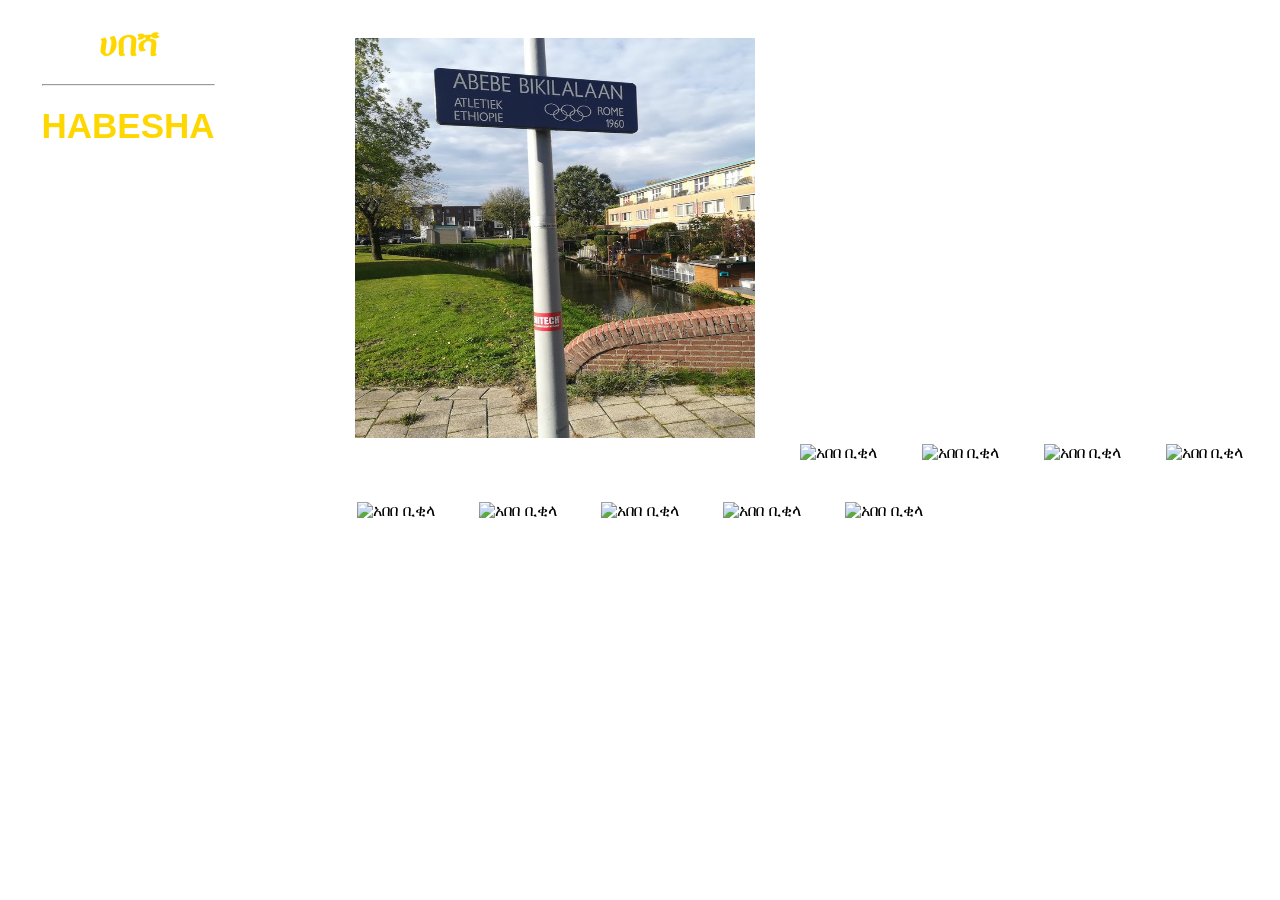
==== index.html @ 7f945a27 "Update and rename abebebikilaphoto.html to index.html" ====
<!DOCTYPE html>
<html lang="en">
<head>
    <meta charset="UTF-8">
    <meta http-equiv="X-UA-Compatible" content="IE=edge">
    <meta name="viewport" content="width=device-width, initial-scale=1.0">
    <title>Abebe_Bikila_PHOTO</title>
    <link rel="stylesheet" href="habesh.css">
<style>
body{
background-color:white;
}
</style>
</head>
<body>
<div class="ani">
<label class="logo">ሀበሻ<hr>HABESHA</label>


<br>


<div class="imags">
<img src="abebe.jfif" height="400px" width="400px" alt="አበበ ቢቂላ">
<img src="file:///C:/Users/PC/Pictures/አበበ%20ቢቂላ/Olympic_runner_Abebe_Bikila_(1968).jpg" height="400px" width="400px"alt="አበበ ቢቂላ">
<img src="file:///C:/Users/PC/Pictures/አበበ%20ቢቂላ/Abebe_Bikila,_1972_card.jpg" height="400px" width="400px" alt="አበበ ቢቂላ">
<img src="file:///C:/Users/PC/Pictures/አበበ%20ቢቂላ/Abebe_Bikila_1960_Olympics.jpg" height="400px" width="400px"alt="አበበ ቢቂላ">
<img src="file:///C:/Users/PC/Pictures/አበበ%20ቢቂላ/Abebe_Bikila_maratona_olimpica_Roma_1960.jpg" height="400px" width="400px"alt="አበበ ቢቂላ">
<img src="file:///C:/Users/PC/Pictures/አበበ%20ቢቂላ/Abebe_Bikila_sprints_away_from_Rhadi_Ben_Abdesselam.jpg" height="400px" width="400px"alt="አበበ ቢቂላ">
<img src="file:///C:/Users/PC/Pictures/አበበ%20ቢቂላ/Abebe_Bikila_-_Star_of_Ethiopia.jpg" height="400px" width="400px"alt="አበበ ቢቂላ">
<img src="file:///C:/Users/PC/Pictures/አበበ%20ቢቂላ/Abebe_Bikila_Bridge_in_Ladispoli.jpg" height="400px" width="400px"alt="አበበ ቢቂላ">
<img src="file:///C:/Users/PC/Pictures/አበበ%20ቢቂላ/1024px-Abebe_Bikira_running_on_the_Koshu_Kaido.jpg" height="400px" width="400px"alt="አበበ ቢቂላ">
<img src="file:///C:/Users/PC/Pictures/አበበ%20ቢቂላ/Abebe_Bikila_triumphant_1960.jpg" height="400px" width="400px"alt="አበበ ቢቂላ">
</div>
</body>
</html>
---- habesh.css ----
*{
    padding: 0;
    margin: 0;
    box-sizing: border-box;    }
body{
     background-size: cover;
     background-position: center;
     font-family: sans-serif;
     background-color: rgb(167, 222, 230);

}
.ani{
text-align: center;}
.ani ul{
display: inline-flex;
list-style: none;
color: black;
float: center;
}
.ani ul li{
    width: 120px;
    margin: 15px;
    padding: 15px;
    color: black;
}
.ani ul li a{
    text-decoration: none;
    color:white;
}
.active, .ani ul li:hover{
    background-color: rgb(80, 87, 87);
    border-radius: 3px;

}
.ani .fa{
    margin-right: 5px;
}
.ananiya{
    display: none;
}
.ani ul li:hover .ananiya{
    display: block;
    position: absolute;
    background-color: rgb(80, 87, 87);
    margin-top: 15px;
    margin-left: -15px;
}
.ani ul li:hover .ananiya ul{
    display: block;
    margin: 10px;
}
.ani ul li:hover .ananiya ul li{
    padding: 10px;
    width: 150px;
    border-bottom: 1px dotted white;
    background-color: transparent;
    border-radius: 0px;
    text-align: left;
}
.ani ul li:hover .ananiya ul li:last-child{
    border-bottom: none;
}
.ani ul li:hover .ananiya ul li a:hover{
    color: black;

}
label.logo{
    font-size: 35px;
    font-weight: bold;
    padding: 0 100px;
    line-height: 80px;
    float: left;
    color: gold;
    margin: 1mm;
    padding-inline-start: 10mm;
    font-style:initial;
    }
    
.color{
    color: rgb(10, 240, 10);
}



    .wo
    {
        display: flex;
        justify-content:space-between;
        padding: 10px;
        width: 100% ;
        margin: 5rem auto 0 auto;
        color:black;
        background-color:whitesmoke;
    }
    .wo video{
        height: 400px;
        width: 900px;
        
    }
    .ananiy{
        display: none;
    }


    .linc{
        text-decoration: none;
        text-align: end;
        color: rgb(38, 16, 236);
        }
    .linc:hover{
        color: rgb(208, 255, 0);
    
    }





    .imags img{
        height: 400px;
        width: 400px;
        border-radius: 0px;
        margin: 20px;
    }





    .searchbar1:hover
    {
color: brown;
    }
    .searchbar a:hover{
        color: red;
    }   
    .searchbar a{
        font-size: 20px;
        margin: 70px;
        text-decoration: none;
    }

    .searchbar1 button {
        font-size: 20px;
        margin-left: 20px;
        

        
    }


.searchbar1 button:hover{
    color: brown;
   
}



    






.music{
    box-decoration-break: slice;
    
}
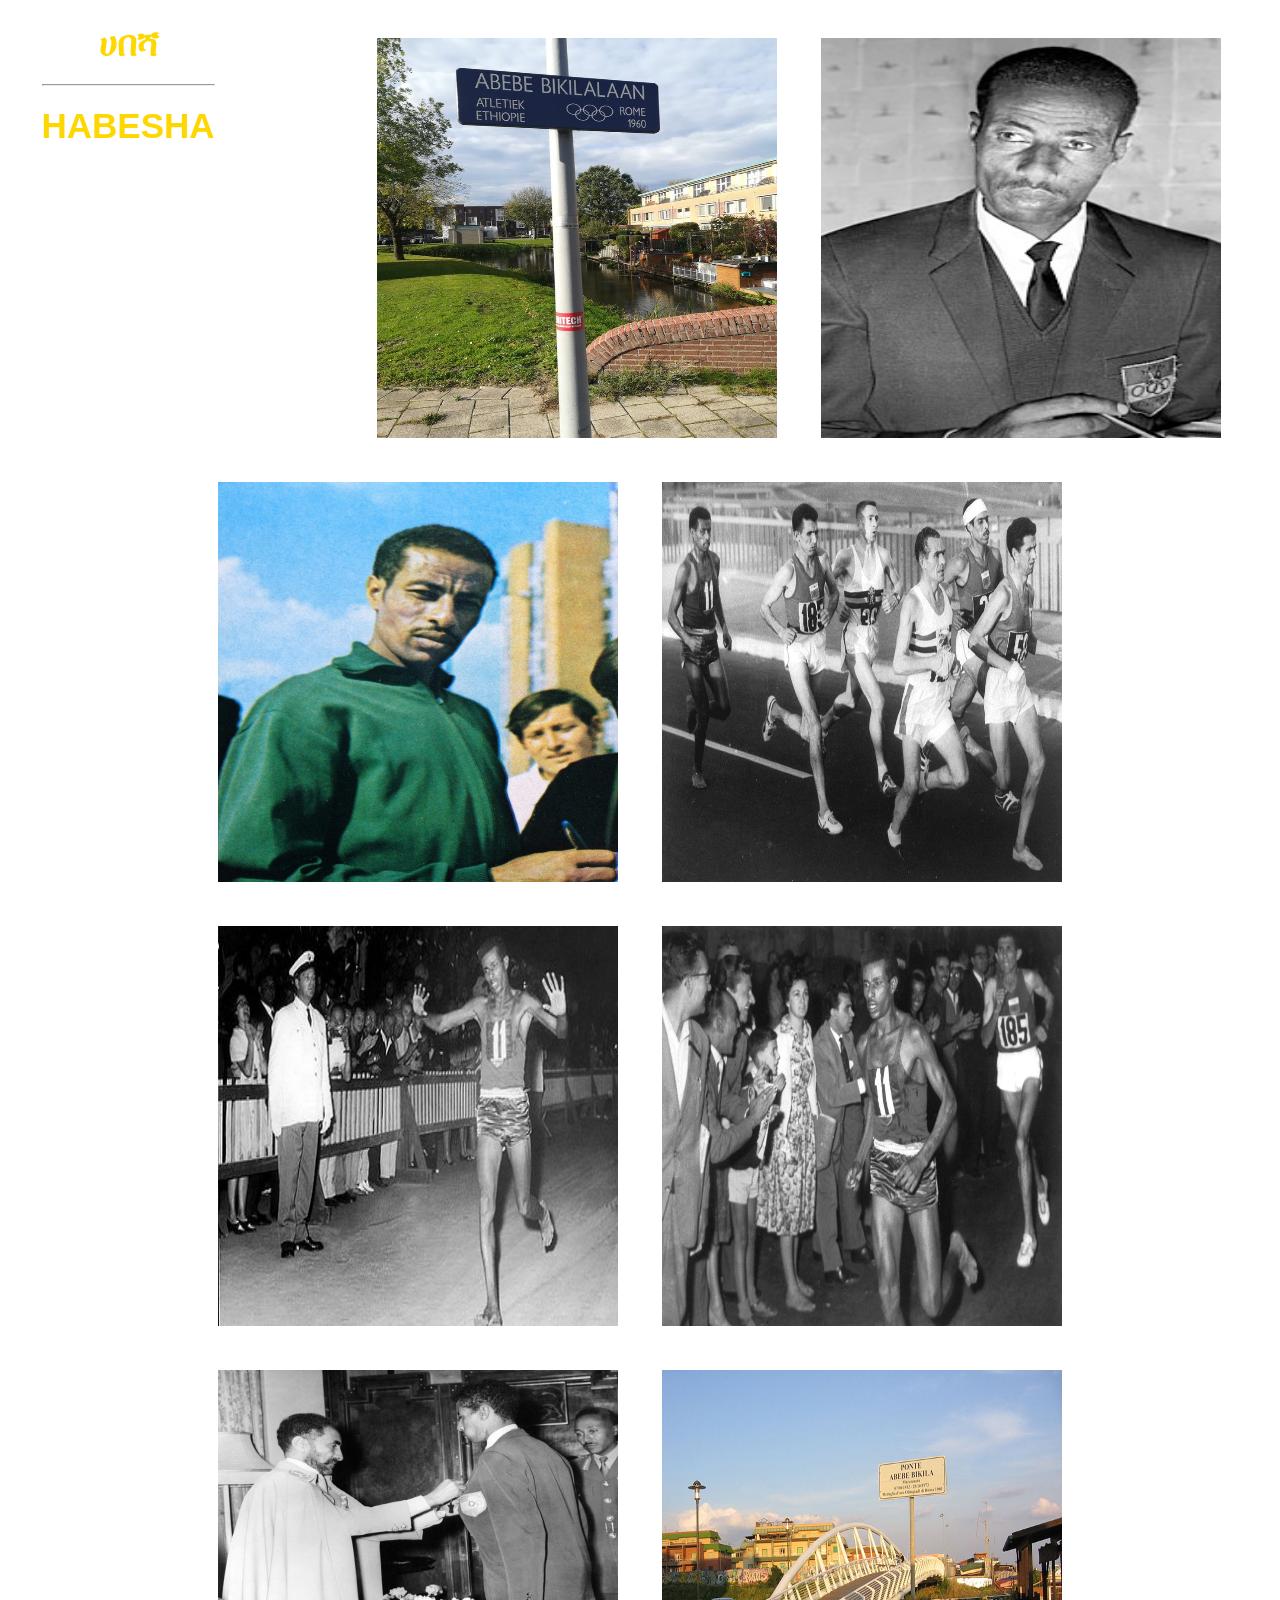
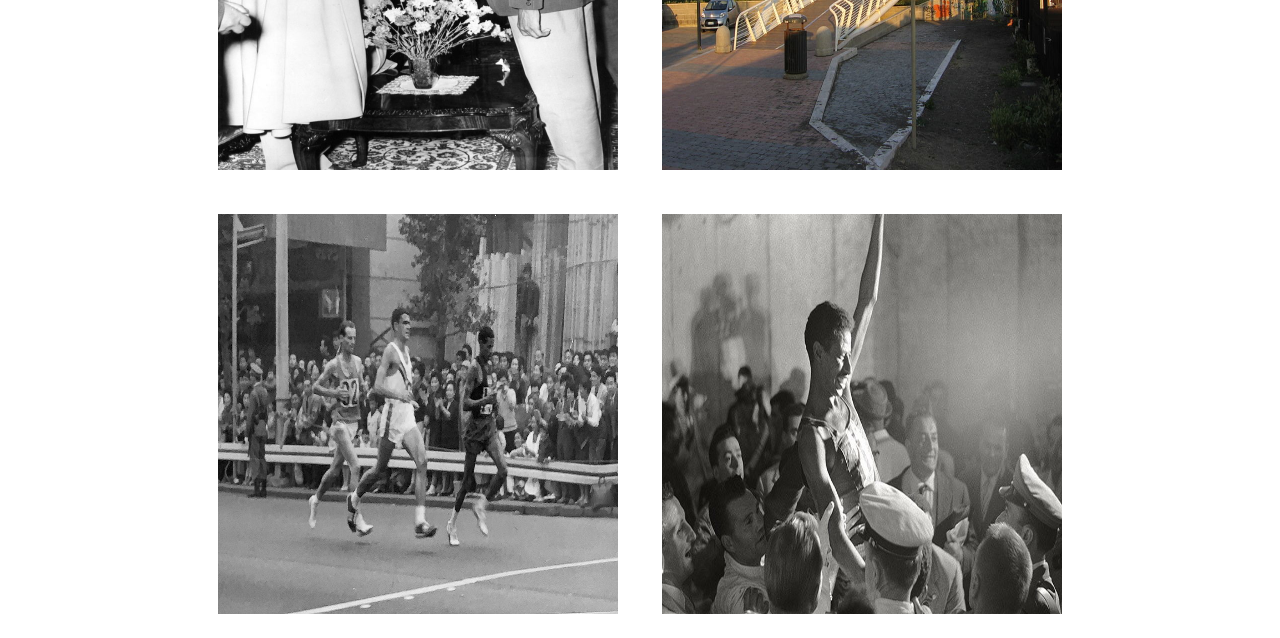
==== commit f96f43b8: "Update index.html" ====
--- a/index.html
+++ b/index.html
@@ -22,15 +22,15 @@
 
 <div class="imags">
 <img src="abebe.jfif" height="400px" width="400px" alt="አበበ ቢቂላ">
-<img src="file:///C:/Users/PC/Pictures/አበበ%20ቢቂላ/Olympic_runner_Abebe_Bikila_(1968).jpg" height="400px" width="400px"alt="አበበ ቢቂላ">
-<img src="file:///C:/Users/PC/Pictures/አበበ%20ቢቂላ/Abebe_Bikila,_1972_card.jpg" height="400px" width="400px" alt="አበበ ቢቂላ">
-<img src="file:///C:/Users/PC/Pictures/አበበ%20ቢቂላ/Abebe_Bikila_1960_Olympics.jpg" height="400px" width="400px"alt="አበበ ቢቂላ">
-<img src="file:///C:/Users/PC/Pictures/አበበ%20ቢቂላ/Abebe_Bikila_maratona_olimpica_Roma_1960.jpg" height="400px" width="400px"alt="አበበ ቢቂላ">
-<img src="file:///C:/Users/PC/Pictures/አበበ%20ቢቂላ/Abebe_Bikila_sprints_away_from_Rhadi_Ben_Abdesselam.jpg" height="400px" width="400px"alt="አበበ ቢቂላ">
-<img src="file:///C:/Users/PC/Pictures/አበበ%20ቢቂላ/Abebe_Bikila_-_Star_of_Ethiopia.jpg" height="400px" width="400px"alt="አበበ ቢቂላ">
-<img src="file:///C:/Users/PC/Pictures/አበበ%20ቢቂላ/Abebe_Bikila_Bridge_in_Ladispoli.jpg" height="400px" width="400px"alt="አበበ ቢቂላ">
-<img src="file:///C:/Users/PC/Pictures/አበበ%20ቢቂላ/1024px-Abebe_Bikira_running_on_the_Koshu_Kaido.jpg" height="400px" width="400px"alt="አበበ ቢቂላ">
-<img src="file:///C:/Users/PC/Pictures/አበበ%20ቢቂላ/Abebe_Bikila_triumphant_1960.jpg" height="400px" width="400px"alt="አበበ ቢቂላ">
+<img src="Olympic_runner_Abebe_Bikila_(1968).jpg" height="400px" width="400px"alt="አበበ ቢቂላ">
+<img src="Abebe_Bikila,_1972_card.jpg" height="400px" width="400px" alt="አበበ ቢቂላ">
+<img src="Abebe_Bikila_1960_Olympics.jpg" height="400px" width="400px"alt="አበበ ቢቂላ">
+<img src="Abebe_Bikila_maratona_olimpica_Roma_1960.jpg" height="400px" width="400px"alt="አበበ ቢቂላ">
+<img src="Abebe_Bikila_sprints_away_from_Rhadi_Ben_Abdesselam.jpg" height="400px" width="400px"alt="አበበ ቢቂላ">
+<img src="Abebe_Bikila_-_Star_of_Ethiopia.jpg" height="400px" width="400px"alt="አበበ ቢቂላ">
+<img src="Abebe_Bikila_Bridge_in_Ladispoli.jpg" height="400px" width="400px"alt="አበበ ቢቂላ">
+<img src="1024px-Abebe_Bikira_running_on_the_Koshu_Kaido.jpg" height="400px" width="400px"alt="አበበ ቢቂላ">
+<img src="Abebe_Bikila_triumphant_1960.jpg" height="400px" width="400px"alt="አበበ ቢቂላ">
 </div>
 </body>
 </html>
